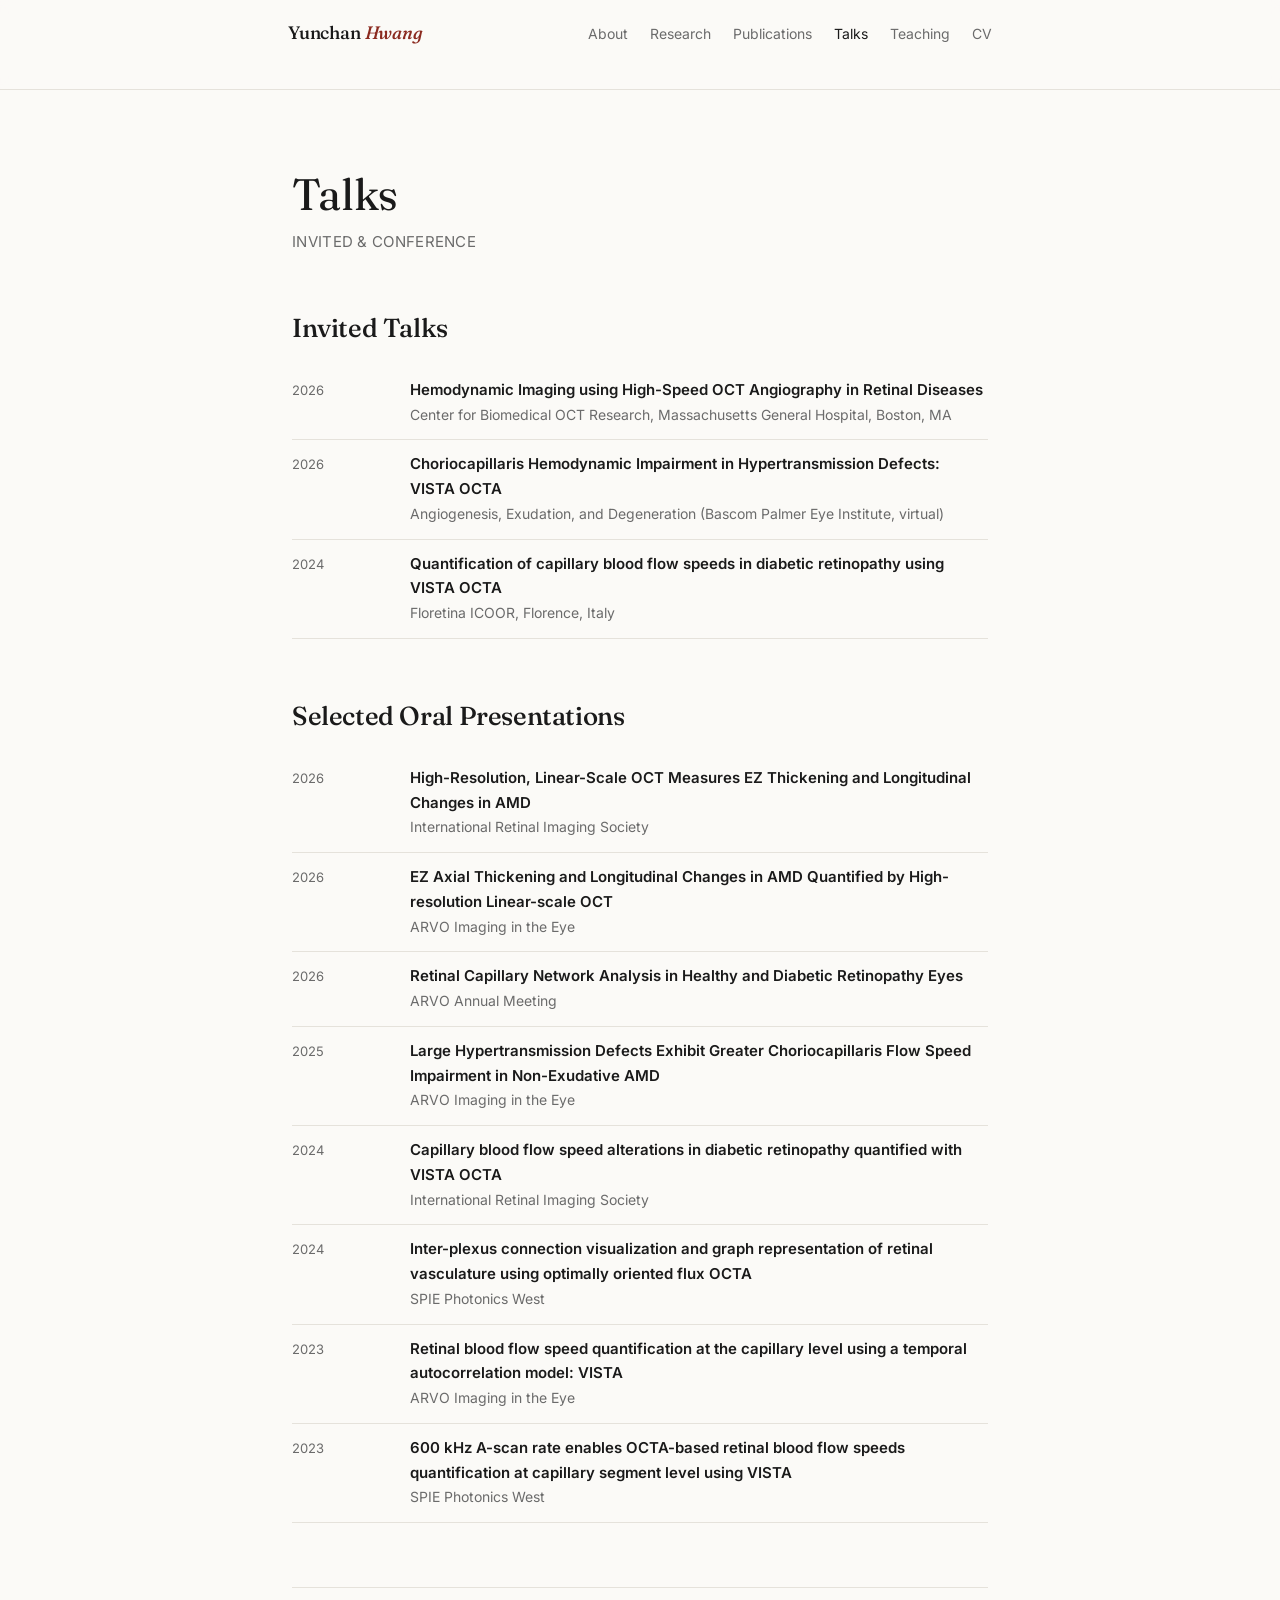
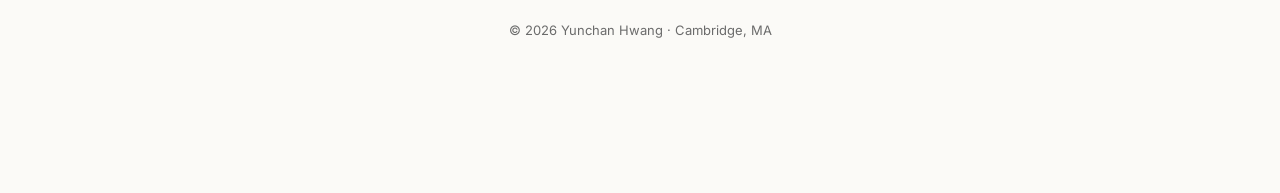
==== talks.html @ 3dc6cbd8 "Site rewrite" ====
<!DOCTYPE html>
<html lang="en">
<head>
  <meta charset="UTF-8">
  <meta name="viewport" content="width=device-width, initial-scale=1.0">
  <title>Talks — Yunchan Hwang</title>
  <link rel="stylesheet" href="assets/style.css">
</head>
<body>

<nav class="top">
  <div class="inner">
    <a href="index.html" class="brand">Yunchan <em>Hwang</em></a>
    <ul>
      <li><a href="index.html">About</a></li>
      <li><a href="research.html">Research</a></li>
      <li><a href="publications.html">Publications</a></li>
      <li><a href="talks.html" class="current">Talks</a></li>
      <li><a href="teaching.html">Teaching</a></li>
      <li><a href="papers/Hwang_CV.pdf">CV</a></li>
    </ul>
  </div>
</nav>

<main class="wrap">

  <h1 class="reveal">Talks<span class="sub">Invited & conference</span></h1>

  <h2>Invited Talks</h2>

  <div class="talk">
    <span class="date">2026</span>
    <span>
      <strong>Hemodynamic Imaging using High-Speed OCT Angiography in Retinal Diseases</strong><br>
      <span class="where">Center for Biomedical OCT Research, Massachusetts General Hospital, Boston, MA</span>
    </span>
  </div>

  <div class="talk">
    <span class="date">2026</span>
    <span>
      <strong>Choriocapillaris Hemodynamic Impairment in Hypertransmission Defects: VISTA OCTA</strong><br>
      <span class="where">Angiogenesis, Exudation, and Degeneration (Bascom Palmer Eye Institute, virtual)</span>
    </span>
  </div>

  <div class="talk">
    <span class="date">2024</span>
    <span>
      <strong>Quantification of capillary blood flow speeds in diabetic retinopathy using VISTA OCTA</strong><br>
      <span class="where">Floretina ICOOR, Florence, Italy</span>
    </span>
  </div>

  <h2>Selected Oral Presentations</h2>

  <div class="talk">
    <span class="date">2026</span>
    <span>
      <strong>High-Resolution, Linear-Scale OCT Measures EZ Thickening and Longitudinal Changes in AMD</strong><br>
      <span class="where">International Retinal Imaging Society</span>
    </span>
  </div>

  <div class="talk">
    <span class="date">2026</span>
    <span>
      <strong>EZ Axial Thickening and Longitudinal Changes in AMD Quantified by High-resolution Linear-scale OCT</strong><br>
      <span class="where">ARVO Imaging in the Eye</span>
    </span>
  </div>

  <div class="talk">
    <span class="date">2026</span>
    <span>
      <strong>Retinal Capillary Network Analysis in Healthy and Diabetic Retinopathy Eyes</strong><br>
      <span class="where">ARVO Annual Meeting</span>
    </span>
  </div>

  <div class="talk">
    <span class="date">2025</span>
    <span>
      <strong>Large Hypertransmission Defects Exhibit Greater Choriocapillaris Flow Speed Impairment in Non-Exudative AMD</strong><br>
      <span class="where">ARVO Imaging in the Eye</span>
    </span>
  </div>

  <div class="talk">
    <span class="date">2024</span>
    <span>
      <strong>Capillary blood flow speed alterations in diabetic retinopathy quantified with VISTA OCTA</strong><br>
      <span class="where">International Retinal Imaging Society</span>
    </span>
  </div>

  <div class="talk">
    <span class="date">2024</span>
    <span>
      <strong>Inter-plexus connection visualization and graph representation of retinal vasculature using optimally oriented flux OCTA</strong><br>
      <span class="where">SPIE Photonics West</span>
    </span>
  </div>

  <div class="talk">
    <span class="date">2023</span>
    <span>
      <strong>Retinal blood flow speed quantification at the capillary level using a temporal autocorrelation model: VISTA</strong><br>
      <span class="where">ARVO Imaging in the Eye</span>
    </span>
  </div>

  <div class="talk">
    <span class="date">2023</span>
    <span>
      <strong>600 kHz A-scan rate enables OCTA-based retinal blood flow speeds quantification at capillary segment level using VISTA</strong><br>
      <span class="where">SPIE Photonics West</span>
    </span>
  </div>

  <footer>© 2026 Yunchan Hwang · Cambridge, MA</footer>

</main>

</body>
</html>
---- assets/style.css ----
/* ============================================================
   Yunchan Hwang — personal site
   Refined editorial style. One stylesheet for the whole site.
   ============================================================ */

@import url('https://fonts.googleapis.com/css2?family=Fraunces:opsz,wght@9..144,300;9..144,400;9..144,500;9..144,600&family=Inter:wght@400;500;600&display=swap');

:root {
  --bg: #fbfaf7;          /* warm off-white, paper-like */
  --ink: #1a1a1a;         /* near-black text */
  --muted: #6b6b6b;       /* secondary text */
  --line: #e5e2db;        /* subtle dividers */
  --accent: #8b2a1f;      /* deep oxblood — borrowed from retinal vasculature */
  --highlight: #f4efe6;   /* card / hover */
  --serif: 'Fraunces', Georgia, serif;
  --sans: 'Inter', -apple-system, sans-serif;
  --maxw: 760px;
}

* { box-sizing: border-box; margin: 0; padding: 0; }

html { scroll-behavior: smooth; }

body {
  background: var(--bg);
  color: var(--ink);
  font-family: var(--sans);
  font-size: 16px;
  line-height: 1.65;
  -webkit-font-smoothing: antialiased;
  text-rendering: optimizeLegibility;
}

/* ---------- Layout ---------- */
.wrap {
  max-width: var(--maxw);
  margin: 0 auto;
  padding: 56px 28px 96px;
}

@media (min-width: 900px) {
  .wrap { padding: 80px 32px 120px; }
}

/* ---------- Top nav ---------- */
nav.top {
  border-bottom: 1px solid var(--line);
  background: var(--bg);
  position: sticky;
  top: 0;
  z-index: 10;
  backdrop-filter: blur(8px);
  background: rgba(251, 250, 247, 0.85);
}

nav.top .inner {
  max-width: var(--maxw);
  margin: 0 auto;
  padding: 18px 28px;
  display: flex;
  justify-content: space-between;
  align-items: baseline;
  gap: 24px;
  flex-wrap: wrap;
}

nav.top .brand {
  font-family: var(--serif);
  font-weight: 500;
  font-size: 18px;
  letter-spacing: -0.01em;
  color: var(--ink);
  text-decoration: none;
}

nav.top .brand em {
  font-style: italic;
  color: var(--accent);
}

nav.top ul {
  list-style: none;
  display: flex;
  gap: 22px;
  font-size: 14px;
}

nav.top a {
  color: var(--muted);
  text-decoration: none;
  transition: color 0.15s ease;
}

nav.top a:hover,
nav.top a.current {
  color: var(--ink);
}

/* ---------- Typography ---------- */
h1, h2, h3 {
  font-family: var(--serif);
  font-weight: 400;
  letter-spacing: -0.015em;
  color: var(--ink);
}

h1 {
  font-size: 44px;
  line-height: 1.1;
  margin-bottom: 8px;
  font-weight: 400;
}

h1 .sub {
  display: block;
  font-family: var(--sans);
  font-size: 15px;
  font-weight: 400;
  color: var(--muted);
  letter-spacing: 0.02em;
  text-transform: uppercase;
  margin-top: 16px;
}

h2 {
  font-size: 26px;
  margin: 56px 0 16px;
  font-weight: 500;
}

h3 {
  font-size: 19px;
  margin: 28px 0 8px;
  font-weight: 500;
}

p { margin-bottom: 16px; }

a { color: var(--accent); text-decoration: none; border-bottom: 1px solid transparent; transition: border-color 0.15s; }
a:hover { border-bottom-color: var(--accent); }

strong { font-weight: 600; }

em { font-style: italic; font-family: var(--serif); }

ul, ol { margin: 0 0 20px 24px; }
li { margin-bottom: 6px; }

hr {
  border: none;
  border-top: 1px solid var(--line);
  margin: 48px 0;
}

/* ---------- Hero (About page) ---------- */
.hero {
  display: grid;
  grid-template-columns: 1fr;
  gap: 32px;
  margin-bottom: 24px;
}

@media (min-width: 700px) {
  .hero { grid-template-columns: 140px 1fr; align-items: start; }
}

.hero img {
  width: 140px;
  height: 140px;
  object-fit: cover;
  border-radius: 4px;
  filter: grayscale(15%) contrast(1.02);
}

.hero .who h1 { margin-bottom: 12px; }
.hero .role {
  font-family: var(--serif);
  font-style: italic;
  color: var(--muted);
  font-size: 18px;
  margin-bottom: 8px;
}

.contact-row {
  font-size: 14px;
  color: var(--muted);
  margin-top: 14px;
  display: flex;
  gap: 16px;
  flex-wrap: wrap;
}

.contact-row a {
  color: var(--muted);
  border-bottom: 1px solid var(--line);
}
.contact-row a:hover { color: var(--ink); border-bottom-color: var(--ink); }

/* ---------- News list ---------- */
.news {
  list-style: none;
  margin-left: 0;
  border-top: 1px solid var(--line);
}

.news li {
  display: grid;
  grid-template-columns: 110px 1fr;
  gap: 20px;
  padding: 16px 0;
  border-bottom: 1px solid var(--line);
  font-size: 15px;
  margin: 0;
  align-items: start;
}

.news .when {
  color: var(--muted);
  font-size: 12px;
  letter-spacing: 0.06em;
  text-transform: uppercase;
  padding-top: 3px;
  white-space: nowrap;
  font-family: var(--sans);
  font-weight: 500;
}

.news .what { color: var(--ink); line-height: 1.55; }

.news .what .new-tag {
  display: inline-block;
  background: var(--accent);
  color: var(--bg);
  font-size: 10px;
  font-weight: 600;
  letter-spacing: 0.08em;
  text-transform: uppercase;
  padding: 2px 6px;
  border-radius: 2px;
  margin-right: 8px;
  vertical-align: 2px;
}

/* ---------- Research thrusts ---------- */
.thrust {
  margin-bottom: 36px;
  padding-bottom: 36px;
  border-bottom: 1px solid var(--line);
}
.thrust:last-child { border-bottom: none; }

.thrust .label {
  font-size: 12px;
  letter-spacing: 0.12em;
  text-transform: uppercase;
  color: var(--accent);
  margin-bottom: 6px;
  font-weight: 600;
}

/* ---------- Publications ---------- */
.year-band {
  font-family: var(--serif);
  font-size: 14px;
  color: var(--muted);
  letter-spacing: 0.06em;
  margin: 40px 0 12px;
  padding-bottom: 6px;
  border-bottom: 1px solid var(--line);
}

.pub {
  margin-bottom: 22px;
  font-size: 15px;
  line-height: 1.55;
}
.pub .authors { color: var(--ink); }
.pub .authors .me { font-weight: 600; }
.pub .title {
  font-family: var(--serif);
  font-style: italic;
  display: block;
  margin: 2px 0;
}
.pub .venue { color: var(--muted); font-size: 14px; }
.pub .links { font-size: 13px; margin-top: 4px; }
.pub .links a {
  color: var(--muted);
  border-bottom: 1px dotted var(--muted);
  margin-right: 10px;
}
.pub .links a:hover { color: var(--accent); border-bottom-color: var(--accent); }
.pub .tag {
  display: inline-block;
  background: var(--highlight);
  color: var(--accent);
  font-size: 11px;
  font-weight: 600;
  letter-spacing: 0.06em;
  text-transform: uppercase;
  padding: 1px 6px;
  border-radius: 2px;
  margin-left: 6px;
  vertical-align: 1px;
}

/* ---------- Talks ---------- */
.talk {
  display: grid;
  grid-template-columns: 100px 1fr;
  gap: 18px;
  padding: 12px 0;
  border-bottom: 1px solid var(--line);
  font-size: 15px;
}
.talk .date { color: var(--muted); font-size: 13px; padding-top: 2px; }
.talk .where { color: var(--muted); font-size: 14px; }
.talk.upcoming .date::after {
  content: "upcoming";
  display: block;
  font-size: 10px;
  color: var(--accent);
  font-weight: 600;
  letter-spacing: 0.08em;
  text-transform: uppercase;
  margin-top: 2px;
}

/* ---------- Buttons / CTA ---------- */
.button {
  display: inline-block;
  border: 1px solid var(--ink);
  color: var(--ink);
  padding: 8px 18px;
  font-size: 14px;
  border-radius: 2px;
  text-decoration: none;
  transition: all 0.15s ease;
}
.button:hover {
  background: var(--ink);
  color: var(--bg);
  border-color: var(--ink);
}

/* ---------- Footer ---------- */
footer {
  border-top: 1px solid var(--line);
  margin-top: 64px;
  padding: 32px 0;
  font-size: 13px;
  color: var(--muted);
  text-align: center;
}

/* ---------- Subtle reveal animation ---------- */
.reveal {
  opacity: 0;
  transform: translateY(8px);
  animation: rise 0.6s ease forwards;
}
.reveal:nth-child(2) { animation-delay: 0.05s; }
.reveal:nth-child(3) { animation-delay: 0.1s; }
.reveal:nth-child(4) { animation-delay: 0.15s; }

@keyframes rise {
  to { opacity: 1; transform: translateY(0); }
}

/* ---------- Simulator page specifics ---------- */
.sim-intro {
  background: var(--highlight);
  border-left: 3px solid var(--accent);
  padding: 18px 22px;
  margin: 24px 0 32px;
  font-size: 15px;
}

.disease-picker {
  display: flex;
  gap: 8px;
  flex-wrap: wrap;
  margin: 24px 0 28px;
}

.disease-picker button {
  background: transparent;
  border: 1px solid var(--line);
  color: var(--ink);
  font-family: var(--sans);
  font-size: 14px;
  padding: 10px 16px;
  border-radius: 2px;
  cursor: pointer;
  transition: all 0.15s ease;
}

.disease-picker button:hover {
  border-color: var(--ink);
}

.disease-picker button.active {
  background: var(--ink);
  color: var(--bg);
  border-color: var(--ink);
}

.sim-stage {
  display: grid;
  grid-template-columns: 1fr;
  gap: 12px;
  margin-bottom: 20px;
}

@media (min-width: 700px) {
  .sim-stage { grid-template-columns: 1fr 1fr; gap: 18px; }
}

.sim-panel {
  border: 1px solid var(--line);
  border-radius: 3px;
  overflow: hidden;
  background: #000;
  aspect-ratio: 1 / 1;
  position: relative;
}

.sim-panel canvas {
  display: block;
  width: 100%;
  height: 100%;
}

.sim-panel .panel-label {
  position: absolute;
  bottom: 10px;
  left: 12px;
  background: rgba(0,0,0,0.55);
  color: #f4efe6;
  font-size: 11px;
  letter-spacing: 0.12em;
  text-transform: uppercase;
  padding: 4px 8px;
  border-radius: 2px;
  pointer-events: none;
}

.sim-explain {
  font-size: 15px;
  color: var(--ink);
  padding: 18px 0;
  border-top: 1px solid var(--line);
}

.sim-explain .clinical {
  display: block;
  font-size: 12px;
  letter-spacing: 0.1em;
  text-transform: uppercase;
  color: var(--accent);
  margin-bottom: 10px;
  font-weight: 600;
}

.sim-controls {
  display: flex;
  gap: 18px;
  align-items: center;
  margin: 14px 0 22px;
  font-size: 14px;
  color: var(--muted);
  flex-wrap: wrap;
}

.sim-controls label { display: flex; align-items: center; gap: 8px; }
.sim-controls input[type="range"] { width: 160px; accent-color: var(--accent); }

.disclaimer {
  font-size: 12px;
  color: var(--muted);
  font-style: italic;
  margin-top: 24px;
  padding-top: 18px;
  border-top: 1px solid var(--line);
}
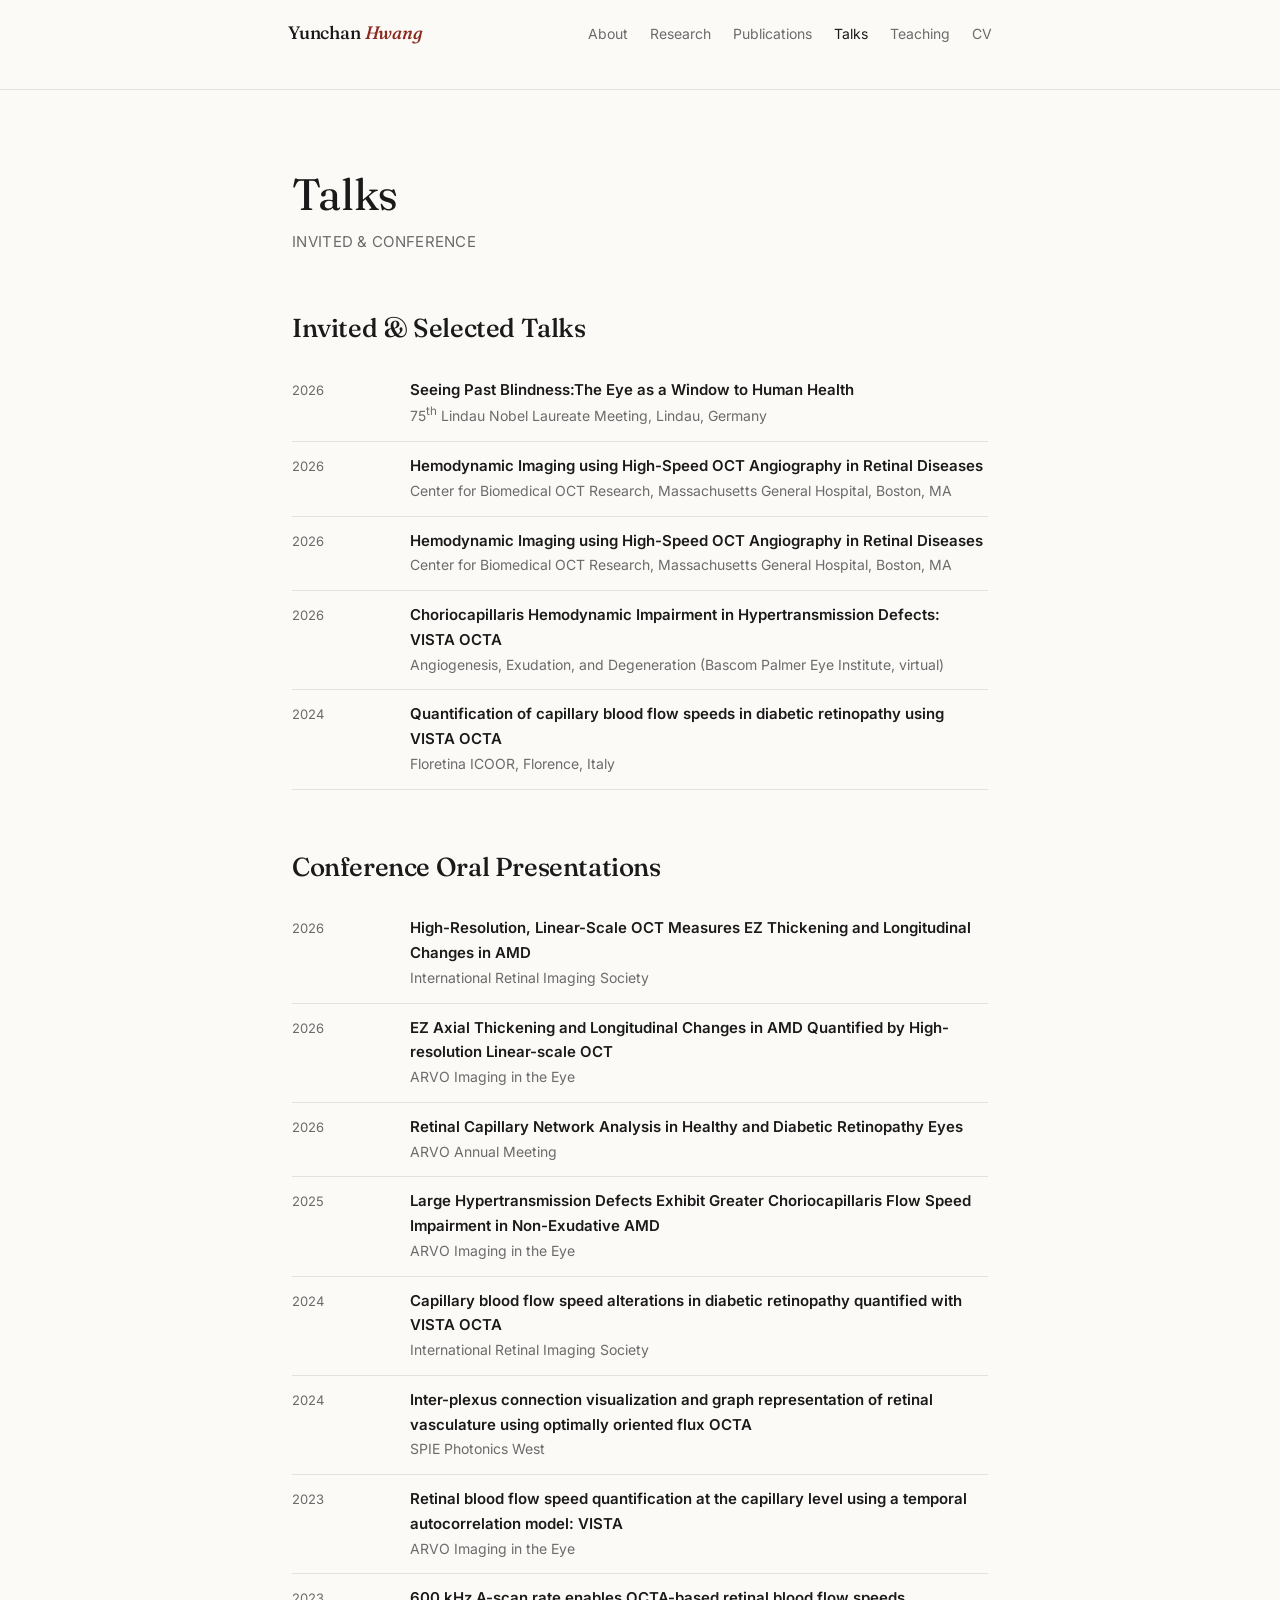
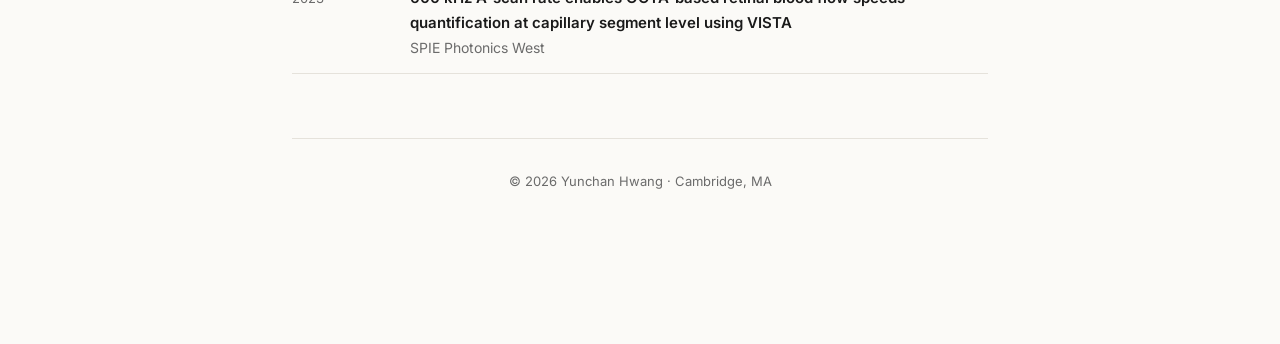
==== commit 33667c29: "Update talks Lindau.html" ====
--- a/talks.html
+++ b/talks.html
@@ -26,8 +26,24 @@
 
   <h1 class="reveal">Talks<span class="sub">Invited & conference</span></h1>
 
-  <h2>Invited Talks</h2>
+  <h2>Invited & Selected Talks</h2>
 
+  <div class="talk">
+    <span class="date">2026</span>
+    <span>
+      <strong>Seeing Past Blindness:The Eye as a Window to Human Health</strong><br>
+      <span class="where">75<sup>th</sup> Lindau Nobel Laureate Meeting, Lindau, Germany</span>
+    </span>
+  </div>
+  
+  <div class="talk">
+    <span class="date">2026</span>
+    <span>
+      <strong>Hemodynamic Imaging using High-Speed OCT Angiography in Retinal Diseases</strong><br>
+      <span class="where">Center for Biomedical OCT Research, Massachusetts General Hospital, Boston, MA</span>
+    </span>
+  </div>
+  
   <div class="talk">
     <span class="date">2026</span>
     <span>
@@ -52,7 +68,7 @@
     </span>
   </div>
 
-  <h2>Selected Oral Presentations</h2>
+  <h2>Conference Oral Presentations</h2>
 
   <div class="talk">
     <span class="date">2026</span>
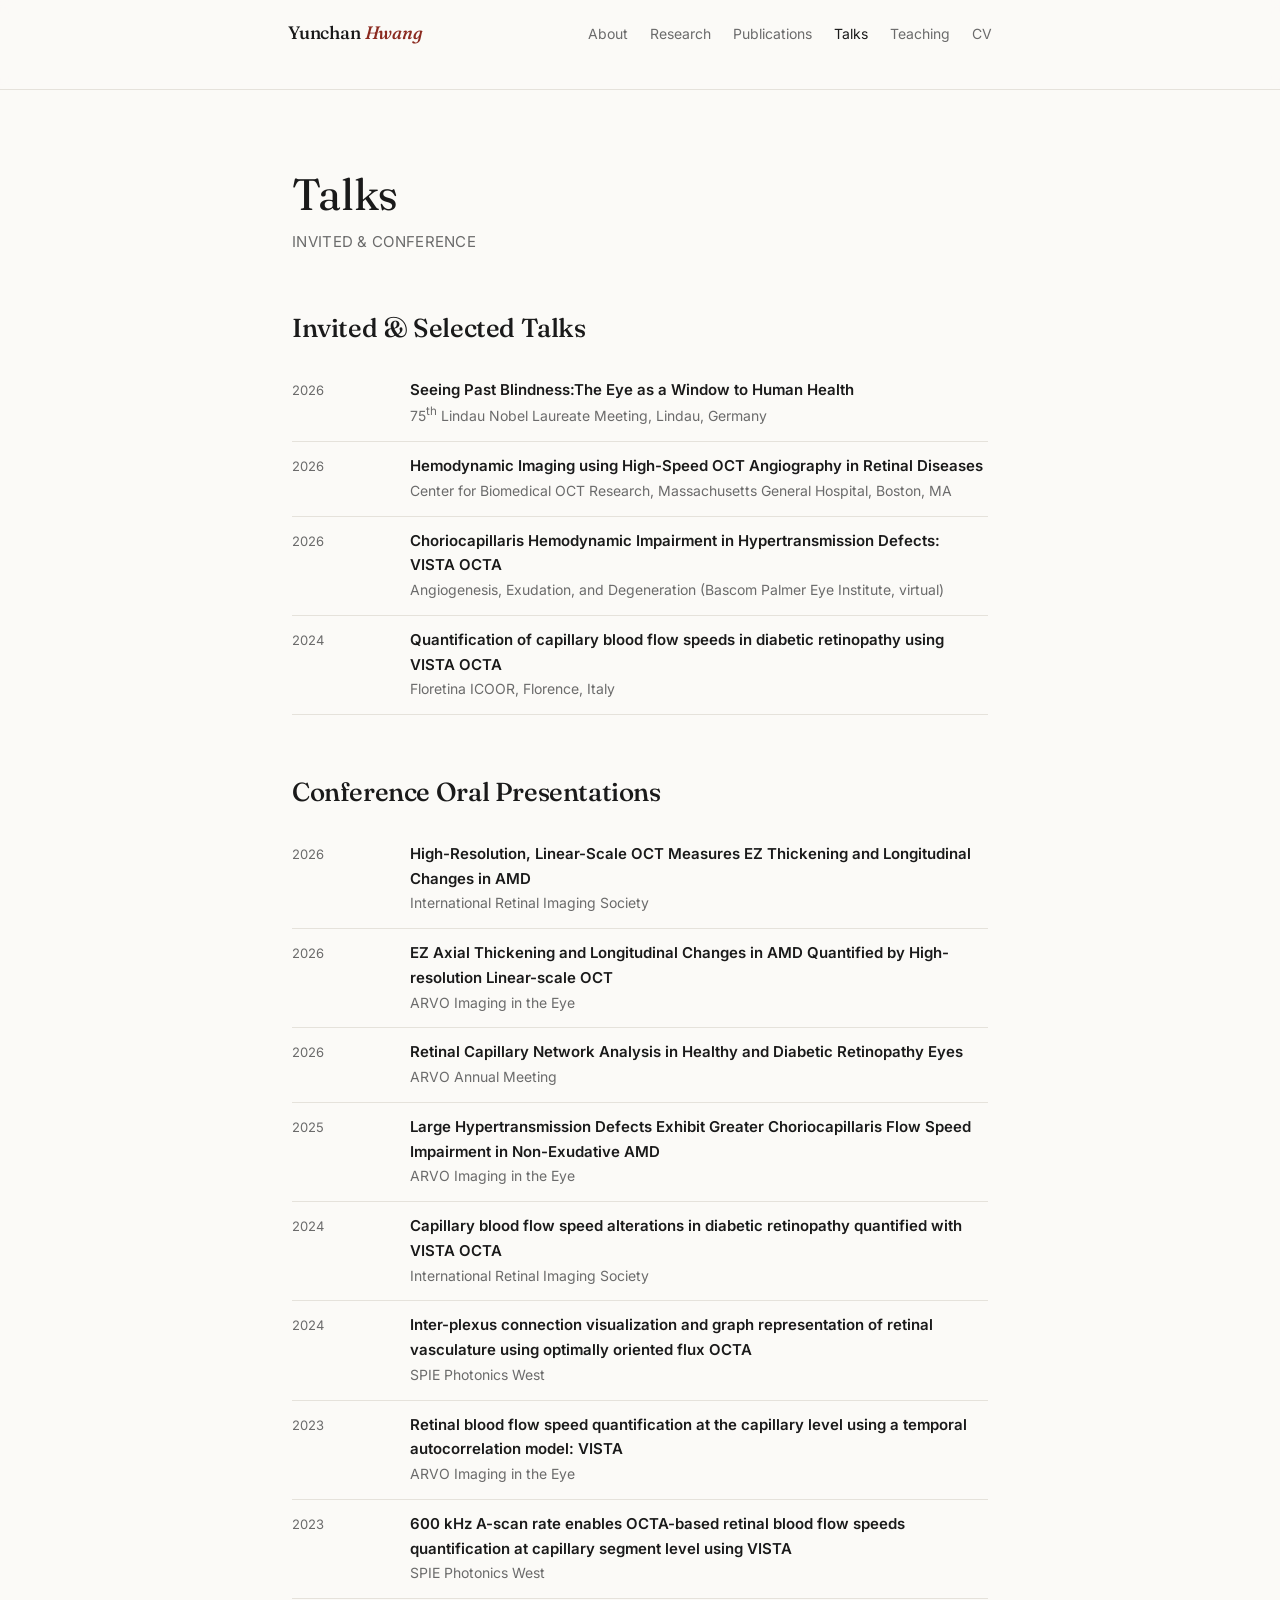
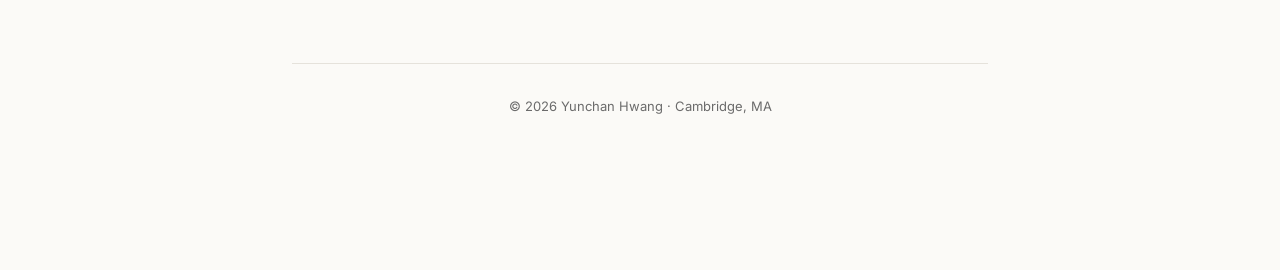
==== commit 84c0a75a: "Update talks.html" ====
--- a/talks.html
+++ b/talks.html
@@ -33,14 +33,6 @@
     <span>
       <strong>Seeing Past Blindness:The Eye as a Window to Human Health</strong><br>
       <span class="where">75<sup>th</sup> Lindau Nobel Laureate Meeting, Lindau, Germany</span>
-    </span>
-  </div>
-  
-  <div class="talk">
-    <span class="date">2026</span>
-    <span>
-      <strong>Hemodynamic Imaging using High-Speed OCT Angiography in Retinal Diseases</strong><br>
-      <span class="where">Center for Biomedical OCT Research, Massachusetts General Hospital, Boston, MA</span>
     </span>
   </div>
   
